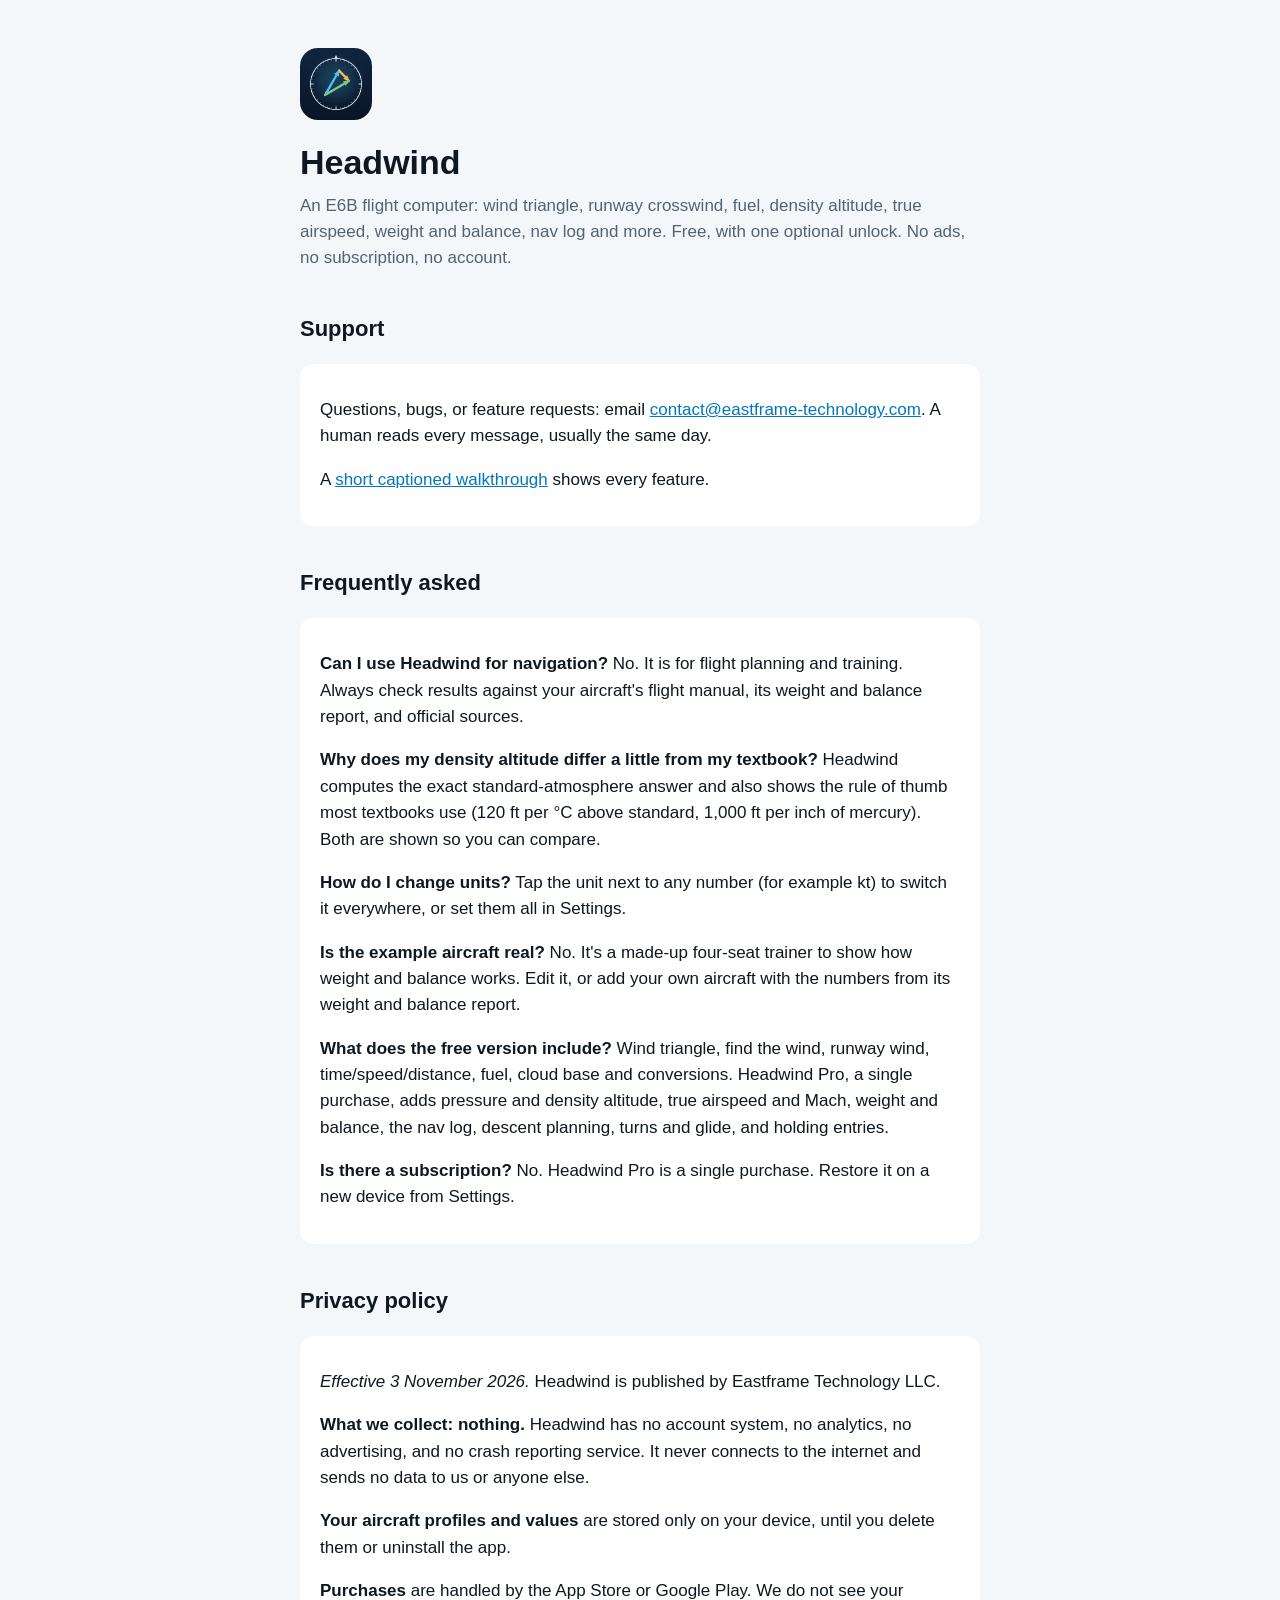
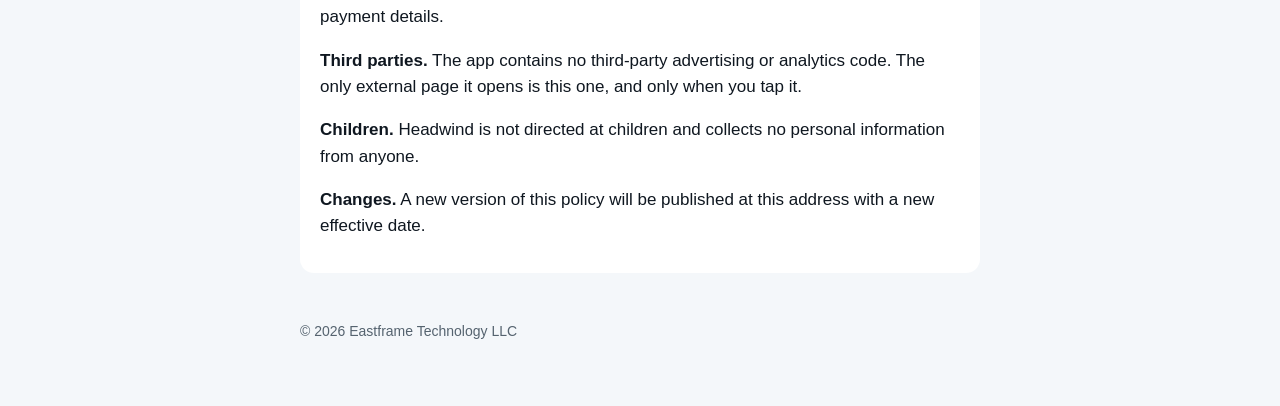
==== index.html @ 2e14d00e "Headwind support page Co-Authored-By: Claude Opus 5.5 <noreply@anthropic.com>" ====
<!doctype html>
<html lang="en">
<head>
<meta charset="utf-8">
<meta name="viewport" content="width=device-width, initial-scale=1">
<title>Headwind support</title>
<meta name="description" content="Support and privacy policy for Headwind, the E6B flight computer app.">
<style>
  :root { color-scheme: light dark; --bg:#f4f7fa; --fg:#0f1720; --muted:#55636f; --accent:#0277bd; --card:#ffffff; }
  @media (prefers-color-scheme: dark) { :root { --bg:#0b1118; --fg:#e8eef4; --muted:#9fb0bf; --accent:#4fc3f7; --card:#141d27; } }
  body { margin:0; background:var(--bg); color:var(--fg); font:17px/1.55 -apple-system, BlinkMacSystemFont, "Segoe UI", Roboto, sans-serif; }
  main { max-width:680px; margin:0 auto; padding:48px 16px 64px; }
  h1 { font-size:34px; margin:0 0 4px; } h2 { margin-top:40px; font-size:22px; }
  p.lead { color:var(--muted); margin-top:0; }
  .card { background:var(--card); border-radius:14px; padding:16px 20px; margin:16px 0; }
  a { color:var(--accent); }
  .logo { width:72px; height:72px; border-radius:18px; display:block; margin-bottom:16px; }
  footer { color:var(--muted); font-size:14px; margin-top:48px; }
</style>
</head>
<body>
<main>
  <img class="logo" src="icon.png" alt="">
  <h1>Headwind</h1>
  <p class="lead">An E6B flight computer: wind triangle, runway crosswind, fuel, density altitude, true airspeed, weight and balance, nav log and more. Free, with one optional unlock. No ads, no subscription, no account.</p>

  <h2 id="support">Support</h2>
  <div class="card">
    <p>Questions, bugs, or feature requests: email <a href="mailto:contact@eastframe-technology.com">contact@eastframe-technology.com</a>. A human reads every message, usually the same day.</p>
    <p>A <a href="headwind-ios-demo.mp4">short captioned walkthrough</a> shows every feature.</p>
  </div>

  <h2>Frequently asked</h2>
  <div class="card">
    <p><strong>Can I use Headwind for navigation?</strong> No. It is for flight planning and training. Always check results against your aircraft's flight manual, its weight and balance report, and official sources.</p>
    <p><strong>Why does my density altitude differ a little from my textbook?</strong> Headwind computes the exact standard-atmosphere answer and also shows the rule of thumb most textbooks use (120 ft per °C above standard, 1,000 ft per inch of mercury). Both are shown so you can compare.</p>
    <p><strong>How do I change units?</strong> Tap the unit next to any number (for example kt) to switch it everywhere, or set them all in Settings.</p>
    <p><strong>Is the example aircraft real?</strong> No. It's a made-up four-seat trainer to show how weight and balance works. Edit it, or add your own aircraft with the numbers from its weight and balance report.</p>
    <p><strong>What does the free version include?</strong> Wind triangle, find the wind, runway wind, time/speed/distance, fuel, cloud base and conversions. Headwind Pro, a single purchase, adds pressure and density altitude, true airspeed and Mach, weight and balance, the nav log, descent planning, turns and glide, and holding entries.</p>
    <p><strong>Is there a subscription?</strong> No. Headwind Pro is a single purchase. Restore it on a new device from Settings.</p>
  </div>

  <h2 id="privacy">Privacy policy</h2>
  <div class="card">
    <p><em>Effective 3 November 2026.</em> Headwind is published by Eastframe Technology LLC.</p>
    <p><strong>What we collect: nothing.</strong> Headwind has no account system, no analytics, no advertising, and no crash reporting service. It never connects to the internet and sends no data to us or anyone else.</p>
    <p><strong>Your aircraft profiles and values</strong> are stored only on your device, until you delete them or uninstall the app.</p>
    <p><strong>Purchases</strong> are handled by the App Store or Google Play. We do not see your payment details.</p>
    <p><strong>Third parties.</strong> The app contains no third-party advertising or analytics code. The only external page it opens is this one, and only when you tap it.</p>
    <p><strong>Children.</strong> Headwind is not directed at children and collects no personal information from anyone.</p>
    <p><strong>Changes.</strong> A new version of this policy will be published at this address with a new effective date.</p>
  </div>

  <footer>© 2026 Eastframe Technology LLC</footer>
</main>
</body>
</html>
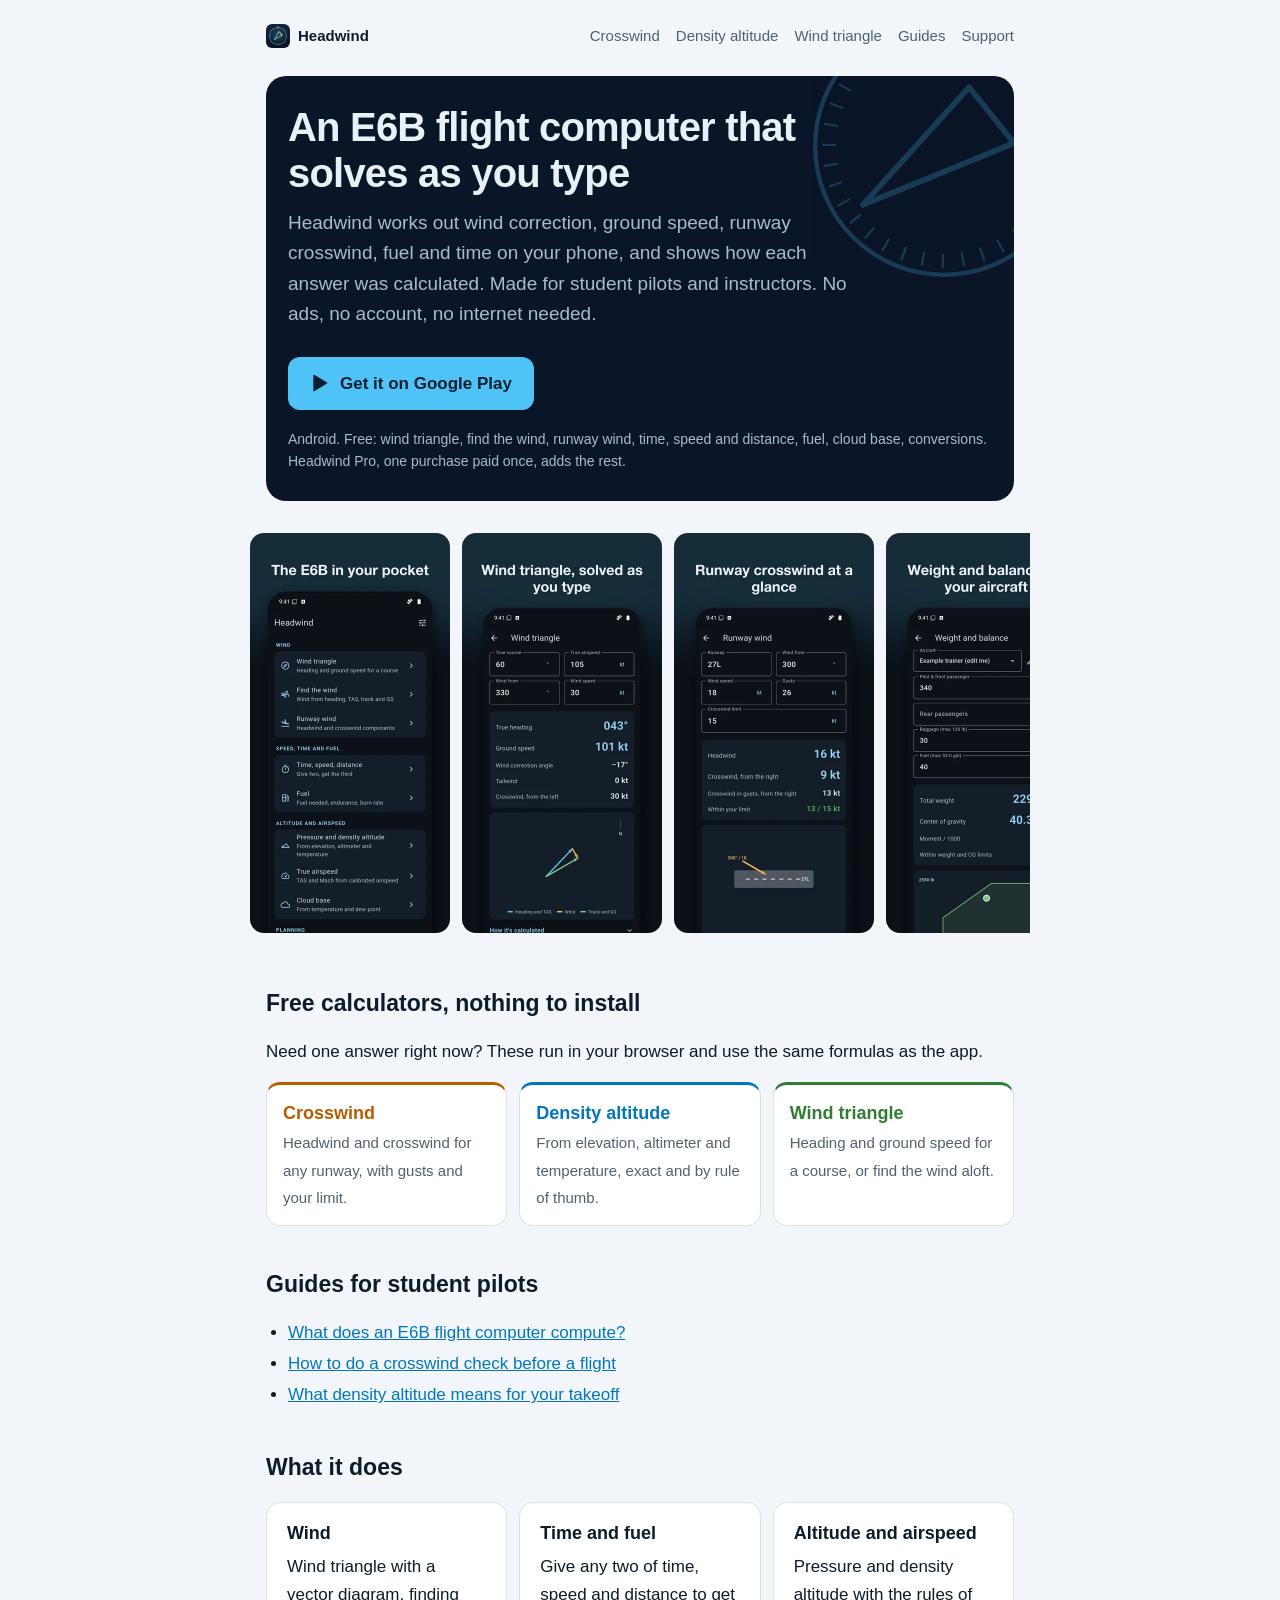
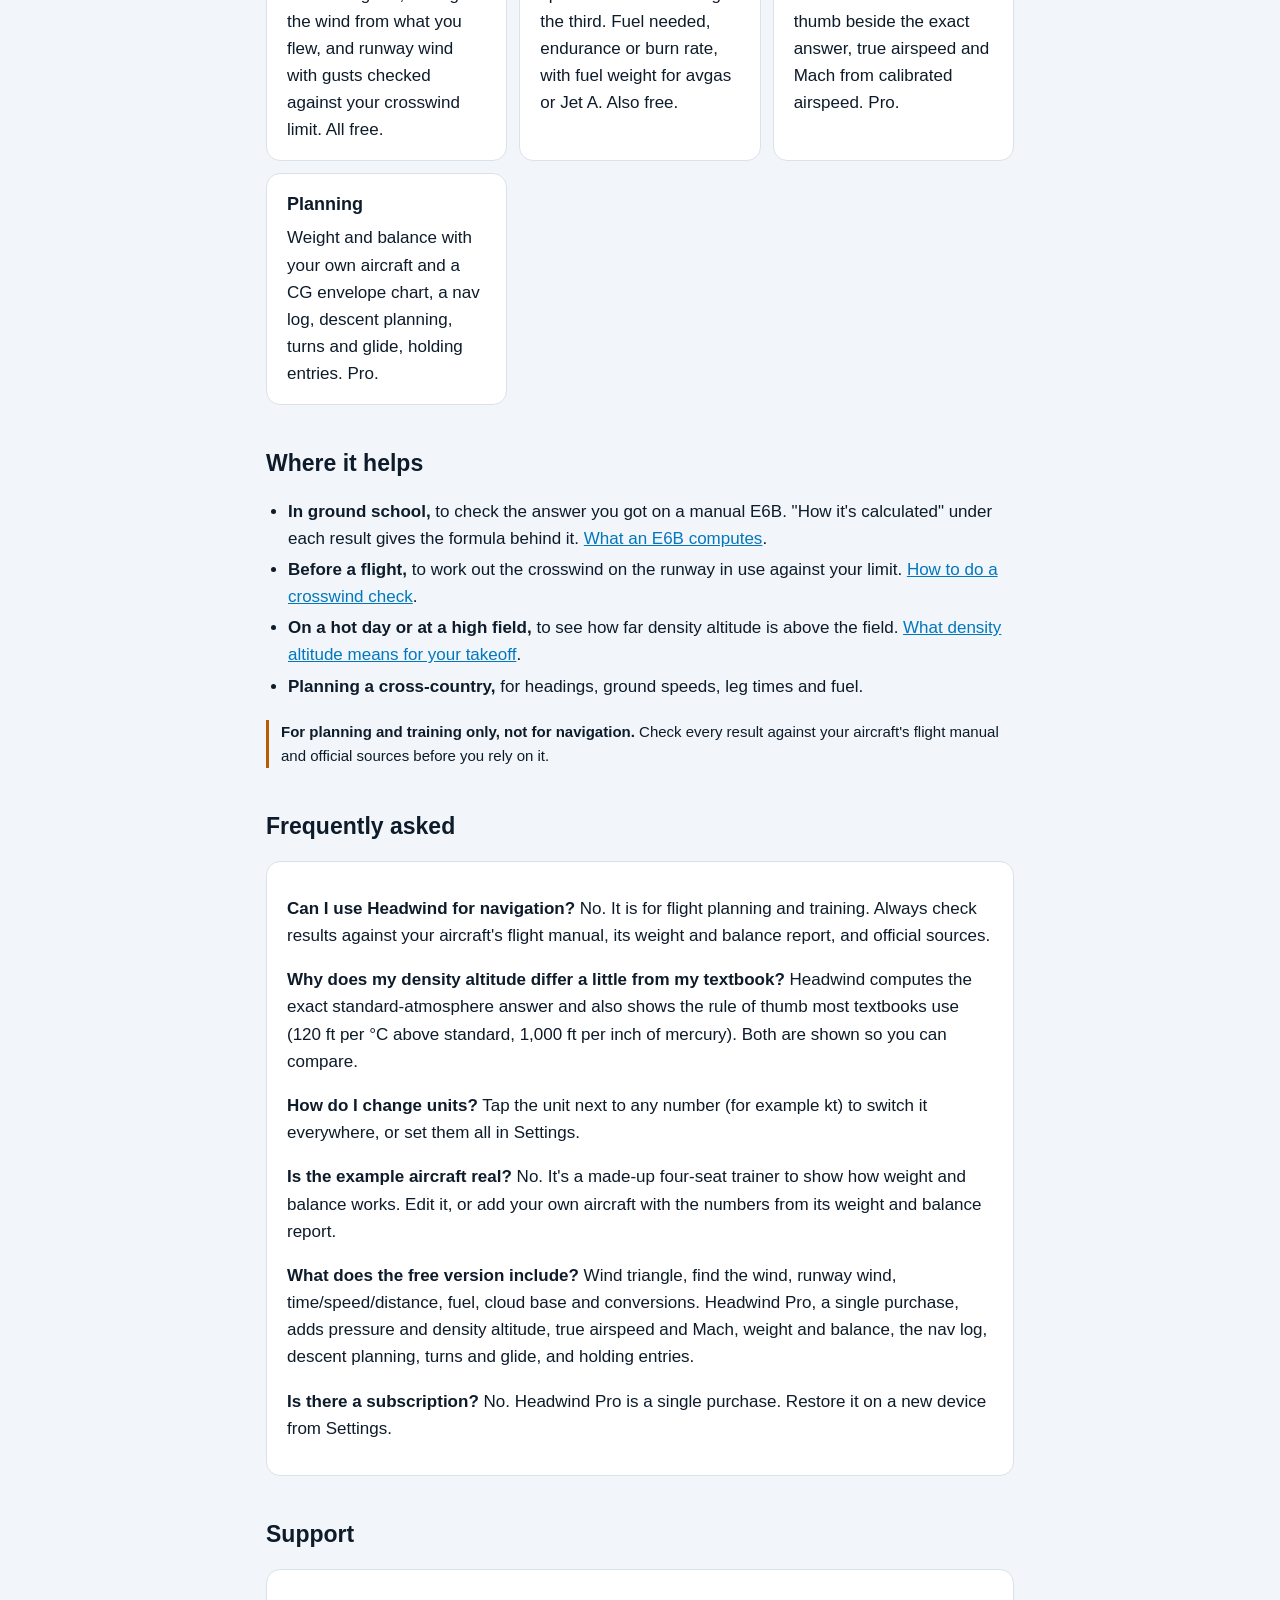
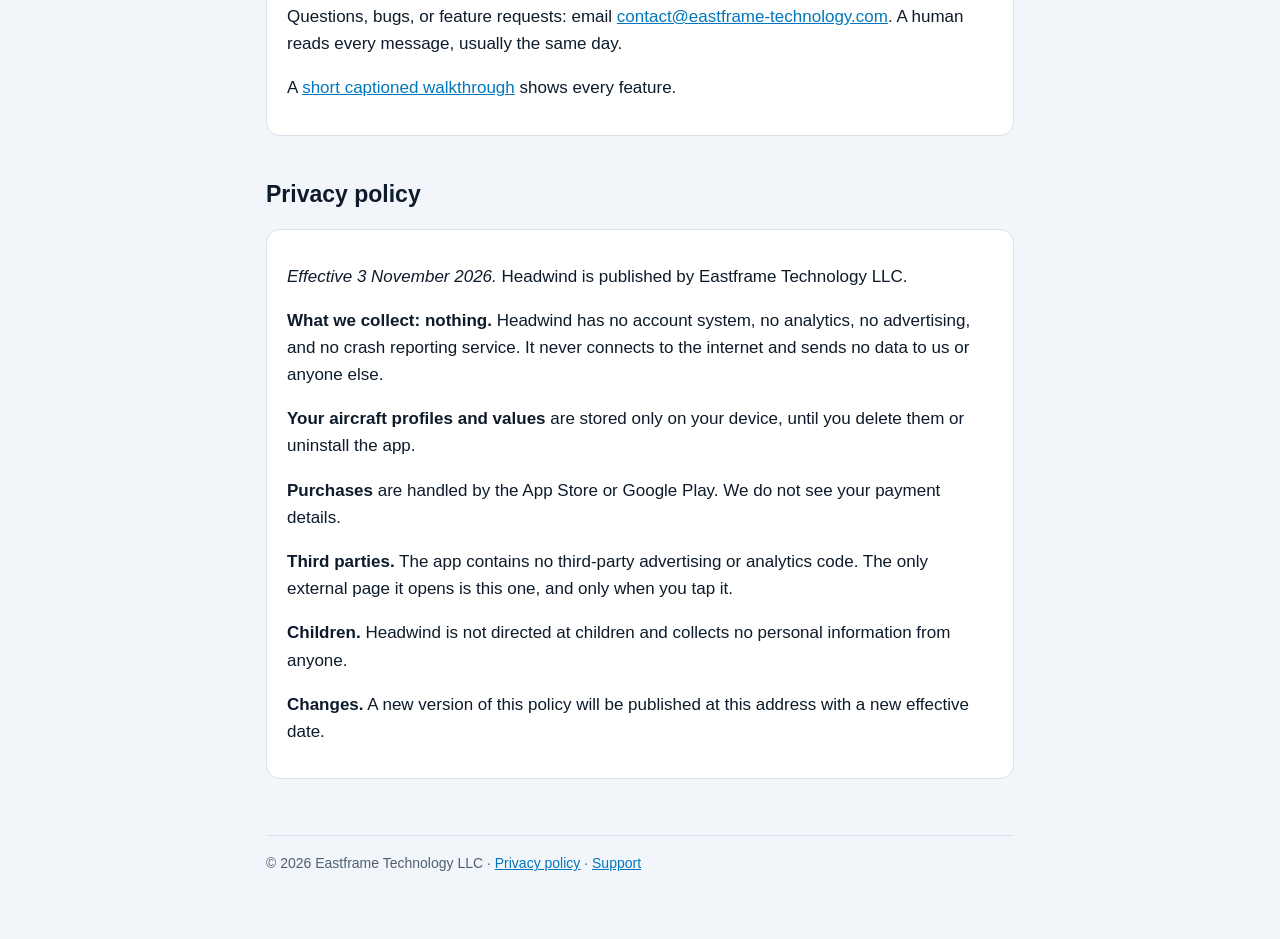
==== commit 67f94f09: "Landing page, free calculators, guides, privacy page and sitemap Search-focused site following resea" ====
--- a/index.html
+++ b/index.html
@@ -3,41 +3,87 @@
 <head>
 <meta charset="utf-8">
 <meta name="viewport" content="width=device-width, initial-scale=1">
-<title>Headwind support</title>
-<meta name="description" content="Support and privacy policy for Headwind, the E6B flight computer app.">
-<style>
-  :root { color-scheme: light dark; --bg:#f4f7fa; --fg:#0f1720; --muted:#55636f; --accent:#0277bd; --card:#ffffff; }
-  @media (prefers-color-scheme: dark) { :root { --bg:#0b1118; --fg:#e8eef4; --muted:#9fb0bf; --accent:#4fc3f7; --card:#141d27; } }
-  body { margin:0; background:var(--bg); color:var(--fg); font:17px/1.55 -apple-system, BlinkMacSystemFont, "Segoe UI", Roboto, sans-serif; }
-  main { max-width:680px; margin:0 auto; padding:48px 16px 64px; }
-  h1 { font-size:34px; margin:0 0 4px; } h2 { margin-top:40px; font-size:22px; }
-  p.lead { color:var(--muted); margin-top:0; }
-  .card { background:var(--card); border-radius:14px; padding:16px 20px; margin:16px 0; }
-  a { color:var(--accent); }
-  .logo { width:72px; height:72px; border-radius:18px; display:block; margin-bottom:16px; }
-  footer { color:var(--muted); font-size:14px; margin-top:48px; }
-</style>
+<title>Headwind: E6B flight computer for Android, with free crosswind tools</title>
+<meta name="description" content="Headwind is an E6B flight computer app for student pilots: wind triangle, runway crosswind, fuel, density altitude, weight and balance. No ads, no subscription. Free crosswind and density altitude calculators on this site.">
+<link rel="canonical" href="https://eastframe-technology.github.io/headwind-support/">
+<meta property="og:type" content="website">
+<meta property="og:title" content="Headwind: E6B flight computer for Android">
+<meta property="og:description" content="Headwind is an E6B flight computer app for student pilots: wind triangle, runway crosswind, fuel, density altitude, weight and balance. No ads, no subscription. Free crosswind and density altitude calculators on this site.">
+<meta property="og:image" content="https://eastframe-technology.github.io/headwind-support/img/og.jpg">
+<meta property="og:url" content="https://eastframe-technology.github.io/headwind-support/">
+<meta name="twitter:card" content="summary_large_image">
+<link rel="icon" href="icon.png">
+<link rel="stylesheet" href="style.css">
+<script type="application/ld+json">
+{"@context":"https://schema.org","@type":"MobileApplication","name":"Headwind: E6B Flight Computer","operatingSystem":"Android","applicationCategory":"TravelApplication","description":"E6B flight computer with wind triangle, runway crosswind, fuel, density altitude, true airspeed, weight and balance and nav log. No ads, no subscription, no account. For planning and training, not navigation.","downloadUrl":"https://play.google.com/store/apps/details?id=com.eastframe.headwind","installUrl":"https://play.google.com/store/apps/details?id=com.eastframe.headwind","image":"https://eastframe-technology.github.io/headwind-support/img/og.jpg","offers":{"@type":"Offer","price":"0","priceCurrency":"USD"},"publisher":{"@type":"Organization","name":"Eastframe Technology LLC"}}
+</script>
 </head>
 <body>
 <main>
-  <img class="logo" src="icon.png" alt="">
-  <h1>Headwind</h1>
-  <p class="lead">An E6B flight computer: wind triangle, runway crosswind, fuel, density altitude, true airspeed, weight and balance, nav log and more. Free, with one optional unlock. No ads, no subscription, no account.</p>
-
-  <h2 id="support">Support</h2>
-  <div class="card">
-    <p>Questions, bugs, or feature requests: email <a href="mailto:contact@eastframe-technology.com">contact@eastframe-technology.com</a>. A human reads every message, usually the same day.</p>
-    <p>A <a href="headwind-ios-demo.mp4">short captioned walkthrough</a> shows every feature.</p>
+  <nav><a class="home" href="./"><img src="icon.png" alt="" width="24" height="24">Headwind</a><a href="tools/crosswind-calculator.html">Crosswind</a><a href="tools/density-altitude-calculator.html">Density altitude</a><a href="tools/wind-triangle-calculator.html">Wind triangle</a><a href="#guides">Guides</a><a href="#support">Support</a></nav>
+  <div class="hero">
+    <svg class="ring" viewBox="0 0 200 200" aria-hidden="true"><circle cx="100" cy="100" r="92" fill="none" stroke="currentColor" stroke-width="3"/><circle cx="100" cy="100" r="82" fill="none" stroke="currentColor" stroke-width="10" stroke-dasharray="1.5 12.8"/><path d="M42 142 L118 58 L150 98 Z" fill="none" stroke="currentColor" stroke-width="4" stroke-linejoin="round"/></svg>
+    <h1>An E6B flight computer that solves as you type</h1>
+    <p class="lead">Headwind works out wind correction, ground speed, runway crosswind, fuel and time on your phone, and shows how each answer was calculated. Made for student pilots and instructors. No ads, no account, no internet needed.</p>
+    <a class="cta" href="https://play.google.com/store/apps/details?id=com.eastframe.headwind"><svg viewBox="0 0 24 24" aria-hidden="true"><path fill="currentColor" d="M4 2.8v18.4c0 .6.6.9 1.1.6l15.4-9.2c.5-.3.5-.9 0-1.2L5.1 2.2C4.6 1.9 4 2.2 4 2.8z"/></svg>Get it on Google Play</a>
+    <p class="note">Android. Free: wind triangle, find the wind, runway wind, time, speed and distance, fuel, cloud base, conversions. Headwind Pro, one purchase paid once, adds the rest.</p>
   </div>
 
+  <div class="shots" aria-label="Screenshots">
+    <img src="img/shot-1.webp" width="200" height="400" alt="Home screen listing wind, speed, fuel, altitude and planning calculators">
+    <img src="img/shot-2.webp" width="200" height="400" alt="Wind triangle with true heading 043 and ground speed 101 knots, and a vector diagram" loading="lazy">
+    <img src="img/shot-3.webp" width="200" height="400" alt="Runway wind for 27L showing 16 knots headwind and 9 knots crosswind, within a 15 knot limit" loading="lazy">
+    <img src="img/shot-4.webp" width="200" height="400" alt="Weight and balance with total weight, center of gravity and an envelope chart" loading="lazy">
+    <img src="img/shot-5.webp" width="200" height="400" alt="Nav log with heading, ground speed, time and fuel for each leg" loading="lazy">
+    <img src="img/shot-6.webp" width="200" height="400" alt="Pressure altitude 5178 feet and density altitude 8140 feet, with the rule of thumb below" loading="lazy">
+  </div>
+
+  <h2>Free calculators, nothing to install</h2>
+  <p>Need one answer right now? These run in your browser and use the same formulas as the app.</p>
+  <div class="toolcards">
+    <a href="tools/crosswind-calculator.html" style="--c:var(--wind)"><strong>Crosswind</strong><span>Headwind and crosswind for any runway, with gusts and your limit.</span></a>
+    <a href="tools/density-altitude-calculator.html" style="--c:var(--accent)"><strong>Density altitude</strong><span>From elevation, altimeter and temperature, exact and by rule of thumb.</span></a>
+    <a href="tools/wind-triangle-calculator.html" style="--c:var(--track)"><strong>Wind triangle</strong><span>Heading and ground speed for a course, or find the wind aloft.</span></a>
+  </div>
+
+  <h2 id="guides">Guides for student pilots</h2>
+  <ul>
+    <li><a href="guides/what-is-an-e6b.html">What does an E6B flight computer compute?</a></li>
+    <li><a href="guides/crosswind-check-before-flight.html">How to do a crosswind check before a flight</a></li>
+    <li><a href="guides/density-altitude-explained.html">What density altitude means for your takeoff</a></li>
+  </ul>
+
+  <h2>What it does</h2>
+  <div class="grid">
+    <div class="card"><h3>Wind</h3>Wind triangle with a vector diagram, finding the wind from what you flew, and runway wind with gusts checked against your crosswind limit. All free.</div>
+    <div class="card"><h3>Time and fuel</h3>Give any two of time, speed and distance to get the third. Fuel needed, endurance or burn rate, with fuel weight for avgas or Jet A. Also free.</div>
+    <div class="card"><h3>Altitude and airspeed</h3>Pressure and density altitude with the rules of thumb beside the exact answer, true airspeed and Mach from calibrated airspeed. Pro.</div>
+    <div class="card"><h3>Planning</h3>Weight and balance with your own aircraft and a CG envelope chart, a nav log, descent planning, turns and glide, holding entries. Pro.</div>
+  </div>
+
+  <h2>Where it helps</h2>
+  <ul>
+    <li><strong>In ground school,</strong> to check the answer you got on a manual E6B. "How it's calculated" under each result gives the formula behind it. <a href="guides/what-is-an-e6b.html">What an E6B computes</a>.</li>
+    <li><strong>Before a flight,</strong> to work out the crosswind on the runway in use against your limit. <a href="guides/crosswind-check-before-flight.html">How to do a crosswind check</a>.</li>
+    <li><strong>On a hot day or at a high field,</strong> to see how far density altitude is above the field. <a href="guides/density-altitude-explained.html">What density altitude means for your takeoff</a>.</li>
+    <li><strong>Planning a cross-country,</strong> for headings, ground speeds, leg times and fuel.</li>
+  </ul>
+  <p class="safety"><strong>For planning and training only, not for navigation.</strong> Check every result against your aircraft's flight manual and official sources before you rely on it.</p>
+
   <h2>Frequently asked</h2>
-  <div class="card">
+  <div class="card faq">
     <p><strong>Can I use Headwind for navigation?</strong> No. It is for flight planning and training. Always check results against your aircraft's flight manual, its weight and balance report, and official sources.</p>
     <p><strong>Why does my density altitude differ a little from my textbook?</strong> Headwind computes the exact standard-atmosphere answer and also shows the rule of thumb most textbooks use (120 ft per °C above standard, 1,000 ft per inch of mercury). Both are shown so you can compare.</p>
     <p><strong>How do I change units?</strong> Tap the unit next to any number (for example kt) to switch it everywhere, or set them all in Settings.</p>
     <p><strong>Is the example aircraft real?</strong> No. It's a made-up four-seat trainer to show how weight and balance works. Edit it, or add your own aircraft with the numbers from its weight and balance report.</p>
     <p><strong>What does the free version include?</strong> Wind triangle, find the wind, runway wind, time/speed/distance, fuel, cloud base and conversions. Headwind Pro, a single purchase, adds pressure and density altitude, true airspeed and Mach, weight and balance, the nav log, descent planning, turns and glide, and holding entries.</p>
     <p><strong>Is there a subscription?</strong> No. Headwind Pro is a single purchase. Restore it on a new device from Settings.</p>
+  </div>
+
+  <h2 id="support">Support</h2>
+  <div class="card">
+    <p>Questions, bugs, or feature requests: email <a href="mailto:contact@eastframe-technology.com">contact@eastframe-technology.com</a>. A human reads every message, usually the same day.</p>
+    <p>A <a href="headwind-ios-demo.mp4">short captioned walkthrough</a> shows every feature.</p>
   </div>
 
   <h2 id="privacy">Privacy policy</h2>
@@ -50,8 +96,7 @@
     <p><strong>Children.</strong> Headwind is not directed at children and collects no personal information from anyone.</p>
     <p><strong>Changes.</strong> A new version of this policy will be published at this address with a new effective date.</p>
   </div>
-
-  <footer>© 2026 Eastframe Technology LLC</footer>
+  <footer>© 2026 Eastframe Technology LLC · <a href="privacy.html">Privacy policy</a> · <a href="#support">Support</a></footer>
 </main>
 </body>
 </html>
--- a/style.css
+++ b/style.css
@@ -0,0 +1,64 @@
+/* Headwind: navy from the icon, with its three wind-triangle colours. */
+:root { color-scheme: light dark; --bg:#f2f6fa; --fg:#0d1b2a; --muted:#4f6072; --accent:#0277bd; --on-accent:#ffffff; --wind:#b85c00; --track:#2e7d32; --card:#ffffff; --line:#d8e2eb; --field:#f7fafc; --warn:#b3261e; --ok:#1b7a33; --band:#0a1628; --band-fg:#e8f1f8; --band-muted:#a8bccd; }
+@media (prefers-color-scheme: dark) { :root { --bg:#0a1628; --fg:#e8eef4; --muted:#a0b3c4; --accent:#4fc3f7; --on-accent:#06202f; --wind:#ffb74d; --track:#81c784; --card:#11233a; --line:#25405c; --field:#0c1b2f; --warn:#ff8a80; --ok:#81c784; --band:#0f253e; } }
+* { box-sizing: border-box; }
+html { -webkit-text-size-adjust: 100%; }
+body { margin:0; background:var(--bg); color:var(--fg); font:17px/1.6 -apple-system, BlinkMacSystemFont, "Segoe UI", Roboto, sans-serif; }
+main { max-width:780px; margin:0 auto; padding:24px 16px 64px; }
+nav { display:flex; gap:16px; flex-wrap:wrap; font-size:15px; margin-bottom:28px; align-items:center; }
+nav a { color:var(--muted); text-decoration:none; } nav a:hover { color:var(--fg); }
+nav a.home { color:var(--fg); font-weight:650; margin-right:auto; display:flex; align-items:center; gap:8px; }
+nav img { width:24px; height:24px; border-radius:6px; }
+h1 { font-size:clamp(29px, 6vw, 40px); line-height:1.15; margin:0 0 12px; letter-spacing:-0.02em; }
+h2 { margin-top:44px; font-size:23px; line-height:1.3; } h3 { font-size:18px; margin:24px 0 6px; }
+p.lead { color:var(--muted); font-size:19px; margin-top:0; }
+a { color:var(--accent); }
+.hero { background:var(--band); color:var(--band-fg); border-radius:20px; padding:28px 22px; margin-bottom:8px; position:relative; overflow:hidden; }
+.hero svg.ring { position:absolute; right:-70px; top:-70px; width:280px; height:280px; color:#4fc3f7; opacity:.22; pointer-events:none; }
+.hero h1 { position:relative; max-width:560px; } .hero p.lead { color:var(--band-muted); position:relative; max-width:560px; }
+.hero .note { color:var(--band-muted); position:relative; margin-bottom:0; } .hero .cta { position:relative; background:#4fc3f7; color:#06202f; }
+.card { background:var(--card); border:1px solid var(--line); border-radius:14px; padding:16px 20px; margin:16px 0; overflow-wrap:anywhere; }
+.cta { display:inline-flex; align-items:center; gap:10px; background:var(--accent); color:var(--on-accent); text-decoration:none; font-weight:650; padding:13px 22px; border-radius:12px; margin:8px 0 4px; }
+.cta svg { width:20px; height:20px; }
+.note { color:var(--muted); font-size:14px; }
+.shots { display:flex; gap:12px; overflow-x:auto; padding:8px 16px 12px; margin:24px -16px 0; scroll-snap-type:x mandatory; }
+.shots img { width:200px; height:auto; aspect-ratio:1/2; border-radius:14px; flex:none; scroll-snap-align:start; background:#0a1628; }
+.grid { display:grid; grid-template-columns:repeat(auto-fit, minmax(210px, 1fr)); gap:12px; }
+.grid .card { margin:0; } .grid h3 { margin-top:0; }
+.toolcards { display:grid; grid-template-columns:repeat(auto-fit, minmax(210px, 1fr)); gap:12px; margin:16px 0; }
+.toolcards a { display:block; background:var(--card); border:1px solid var(--line); border-top:3px solid var(--c, var(--accent)); border-radius:14px; padding:14px 16px; text-decoration:none; color:var(--fg); }
+.toolcards a:hover { border-color:var(--c, var(--accent)); }
+.toolcards strong { display:block; color:var(--c, var(--accent)); font-size:18px; margin-bottom:2px; }
+.toolcards span { font-size:15px; color:var(--muted); }
+ul, ol { padding-left:22px; } li { margin:4px 0; }
+.tablewrap { overflow-x:auto; }
+table { border-collapse:collapse; width:100%; font-size:15px; } td, th { border-bottom:1px solid var(--line); padding:8px 6px; text-align:left; vertical-align:top; }
+code { font-size:14px; background:var(--card); border:1px solid var(--line); padding:1px 5px; border-radius:5px; overflow-wrap:anywhere; }
+pre.formula { background:var(--card); border:1px solid var(--line); border-radius:10px; padding:10px 14px; font:14px/1.6 ui-monospace, Menlo, Consolas, monospace; white-space:pre-wrap; overflow-wrap:anywhere; }
+footer { color:var(--muted); font-size:14px; margin-top:56px; border-top:1px solid var(--line); padding-top:16px; }
+/* Calculators */
+.tool { background:var(--card); border:1px solid var(--line); border-radius:16px; padding:16px; margin:20px 0; }
+.fields { display:grid; grid-template-columns:repeat(2, minmax(0, 1fr)); gap:12px; }
+.field { display:flex; flex-direction:column; gap:4px; font-size:14px; color:var(--muted); min-width:0; }
+.field .row { display:flex; gap:6px; min-width:0; }
+input, select { font:inherit; font-size:18px; color:var(--fg); background:var(--field); border:1px solid var(--line); border-radius:10px; padding:9px 10px; min-width:0; width:100%; }
+select { font-size:16px; width:auto; flex:none; padding:9px 4px 9px 6px; }
+input:focus, select:focus, button:focus-visible { outline:2px solid var(--accent); outline-offset:1px; }
+button.sign { font:inherit; font-size:17px; flex:none; width:40px; background:var(--field); color:var(--fg); border:1px solid var(--line); border-radius:10px; cursor:pointer; }
+.results { display:grid; grid-template-columns:repeat(2, minmax(0, 1fr)); gap:8px 16px; margin-top:16px; border-top:1px solid var(--line); padding-top:14px; }
+.results div.big b { font-size:30px; line-height:1.15; color:var(--accent); display:block; font-variant-numeric:tabular-nums; }
+.results div.small b { font-size:18px; display:block; font-variant-numeric:tabular-nums; }
+.results span { font-size:14px; color:var(--muted); }
+.results .wide { grid-column:1 / -1; }
+.msg { color:var(--warn); margin:14px 0 0; font-size:15px; }
+.results span.verdict-ok { color:var(--ok); font-weight:650; font-size:15px; } .results span.verdict-over { color:var(--warn); font-weight:650; font-size:15px; }
+.how { font:14px/1.6 ui-monospace, Menlo, Consolas, monospace; color:var(--muted); margin:12px 0 0; overflow-wrap:anywhere; }
+.diagram { display:block; width:100%; max-width:360px; height:auto; margin:14px auto 0; }
+.diagram text { fill:var(--fg); font:12px -apple-system, BlinkMacSystemFont, "Segoe UI", Roboto, sans-serif; }
+.diagram .rw { fill:var(--muted); opacity:.35; } .diagram .cl { stroke:var(--bg); stroke-width:2; stroke-dasharray:10 8; }
+.applink { font-size:15px; color:var(--muted); border-left:3px solid var(--line); padding-left:12px; margin:16px 0; }
+.safety { font-size:15px; border-left:3px solid var(--wind); padding-left:12px; margin:20px 0; }
+.legend { font-size:14px; color:var(--muted); text-align:center; margin:4px 0 0; }
+.legend i { font-style:normal; font-weight:700; }
+@media (max-width: 480px) { nav { gap:12px; font-size:14px; } nav a.home { width:100%; margin-bottom:2px; } .hero { padding:22px 18px; } }
+.field.wide { grid-column:1 / -1; }
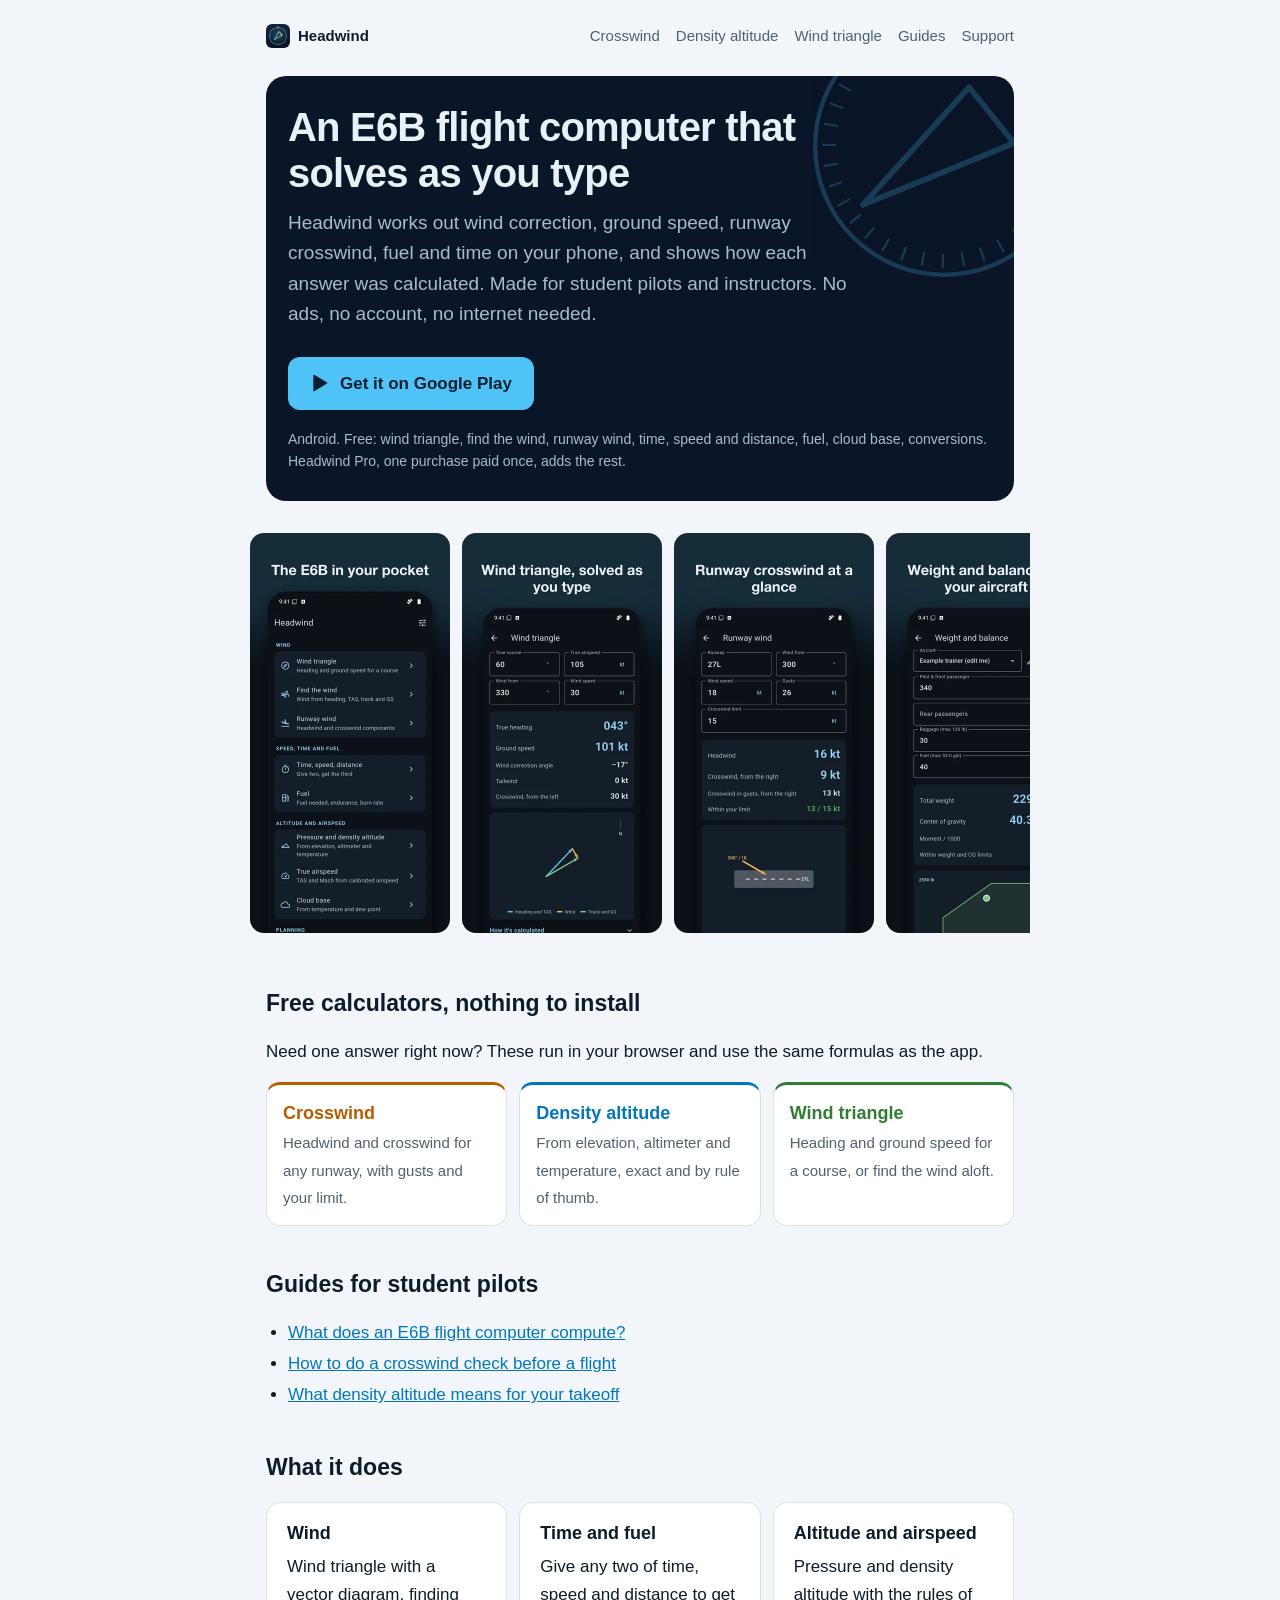
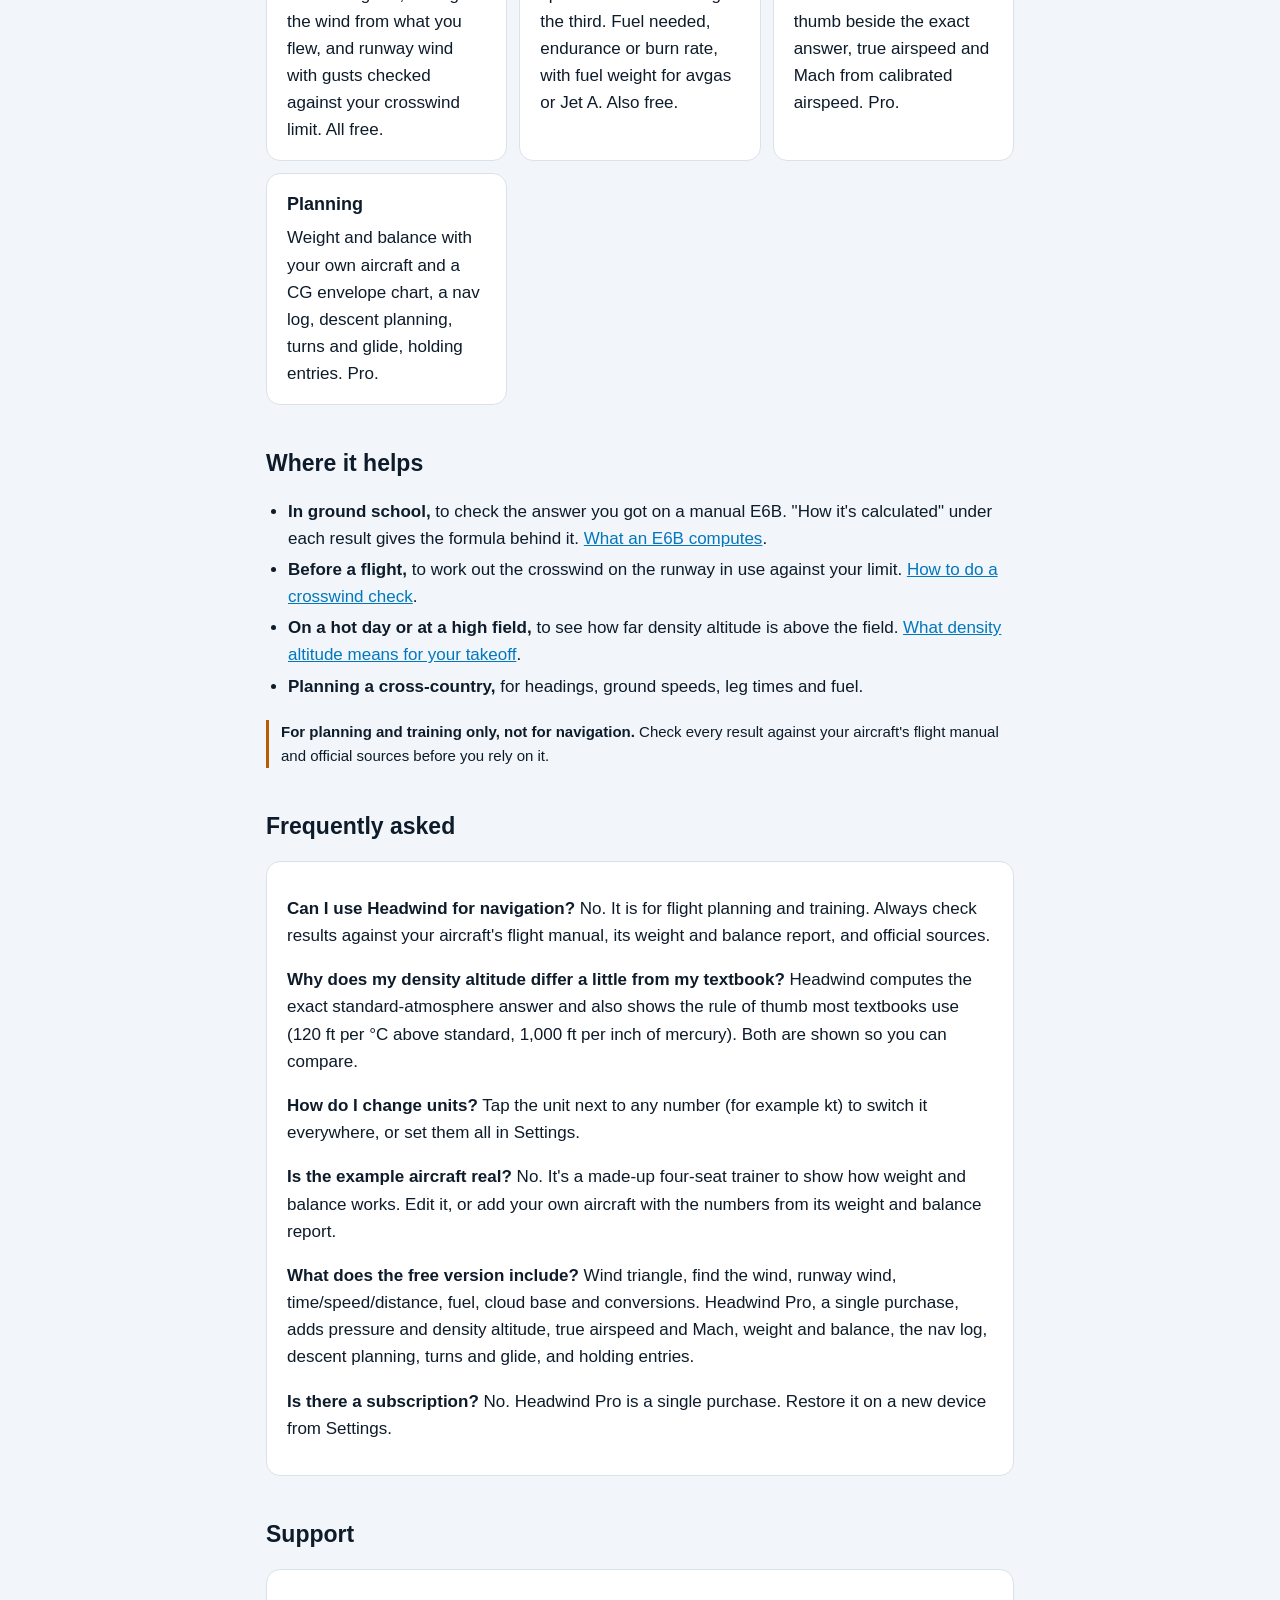
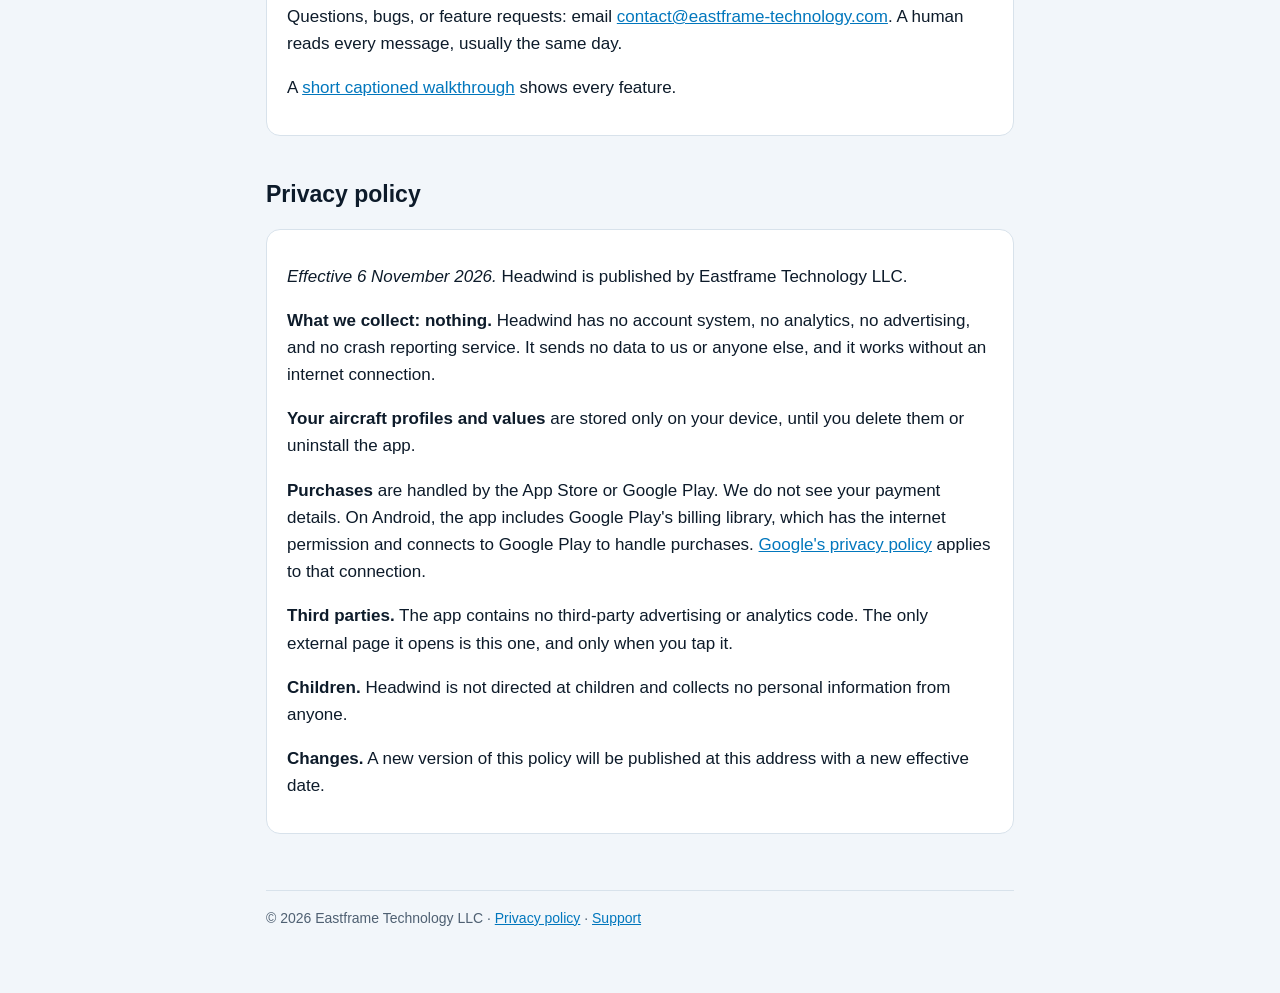
==== commit db24a7f8: "Privacy policy: say accurately what the Android build connects to Co-Authored-By: Claude Opus 5.5 <n" ====
--- a/index.html
+++ b/index.html
@@ -88,10 +88,10 @@
 
   <h2 id="privacy">Privacy policy</h2>
   <div class="card">
-    <p><em>Effective 3 November 2026.</em> Headwind is published by Eastframe Technology LLC.</p>
-    <p><strong>What we collect: nothing.</strong> Headwind has no account system, no analytics, no advertising, and no crash reporting service. It never connects to the internet and sends no data to us or anyone else.</p>
+    <p><em>Effective 6 November 2026.</em> Headwind is published by Eastframe Technology LLC.</p>
+    <p><strong>What we collect: nothing.</strong> Headwind has no account system, no analytics, no advertising, and no crash reporting service. It sends no data to us or anyone else, and it works without an internet connection.</p>
     <p><strong>Your aircraft profiles and values</strong> are stored only on your device, until you delete them or uninstall the app.</p>
-    <p><strong>Purchases</strong> are handled by the App Store or Google Play. We do not see your payment details.</p>
+    <p><strong>Purchases</strong> are handled by the App Store or Google Play. We do not see your payment details. On Android, the app includes Google Play's billing library, which has the internet permission and connects to Google Play to handle purchases. <a href="https://policies.google.com/privacy">Google's privacy policy</a> applies to that connection.</p>
     <p><strong>Third parties.</strong> The app contains no third-party advertising or analytics code. The only external page it opens is this one, and only when you tap it.</p>
     <p><strong>Children.</strong> Headwind is not directed at children and collects no personal information from anyone.</p>
     <p><strong>Changes.</strong> A new version of this policy will be published at this address with a new effective date.</p>
